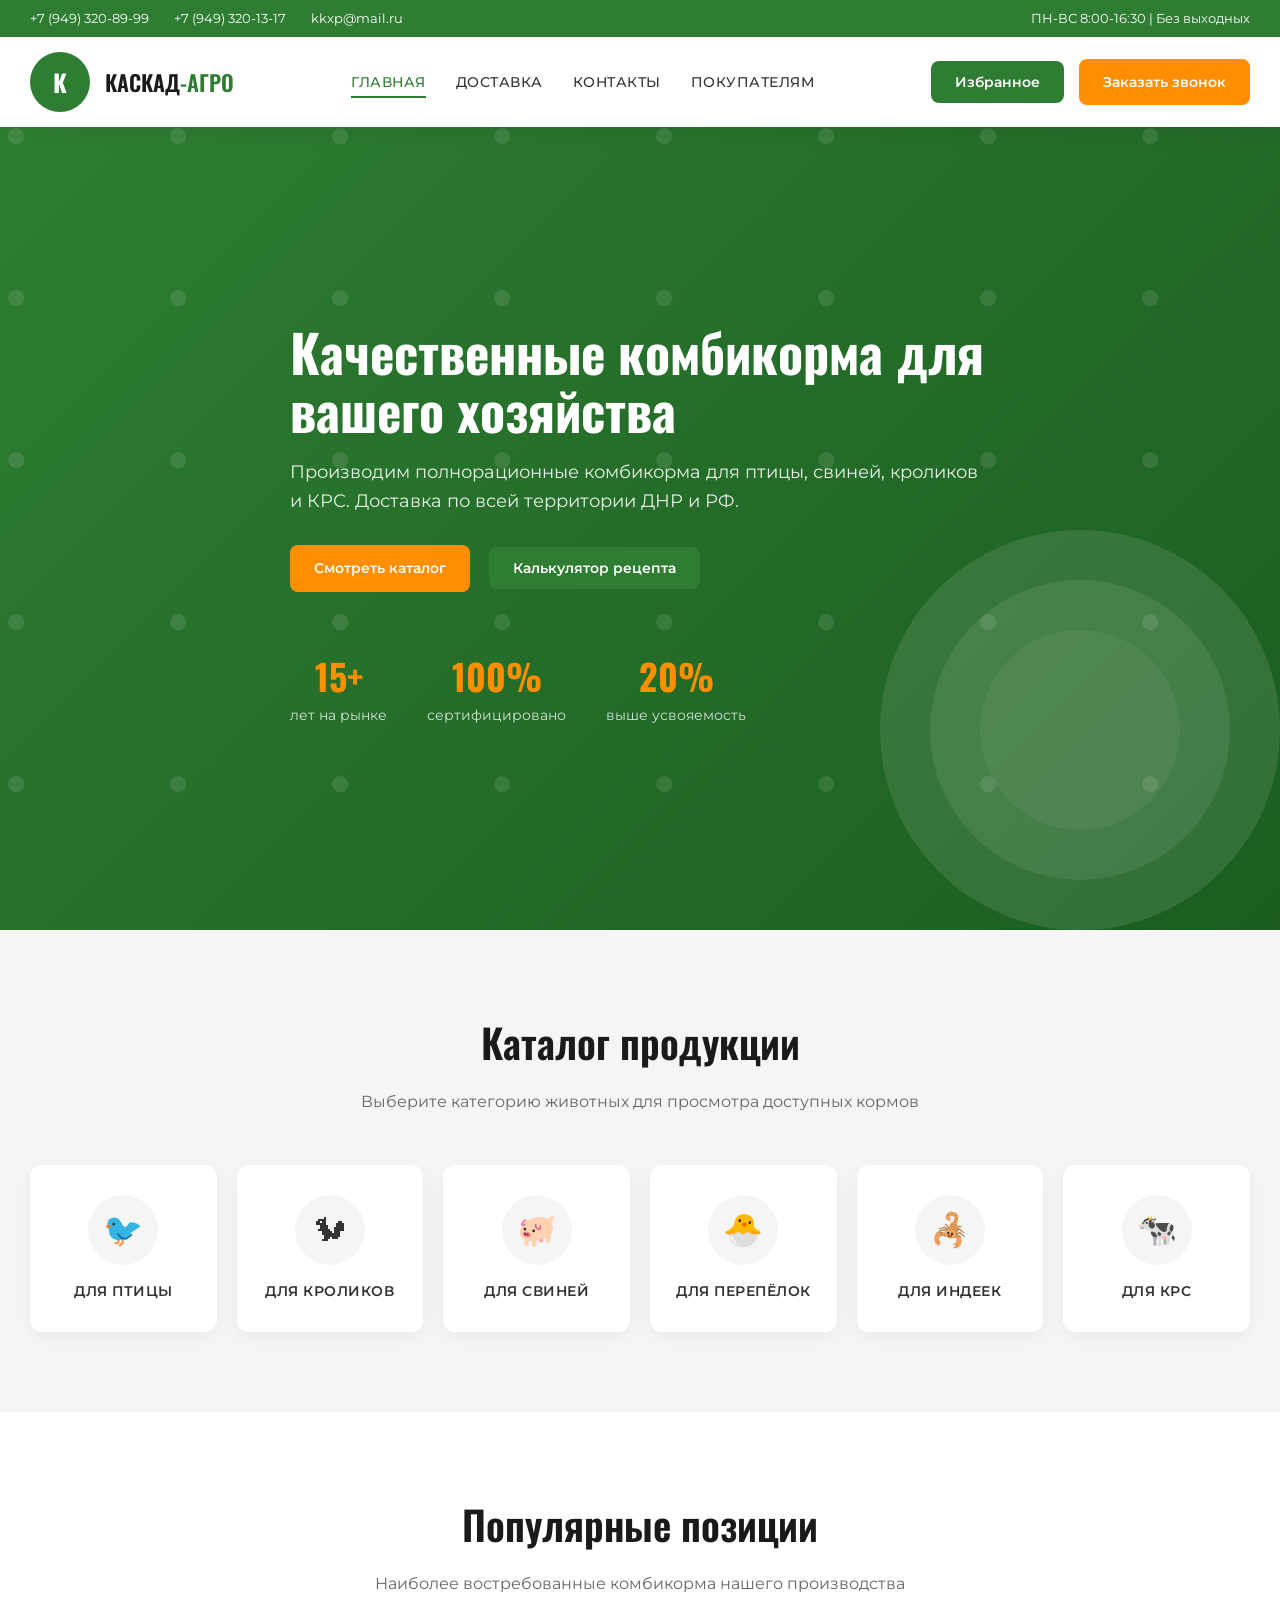
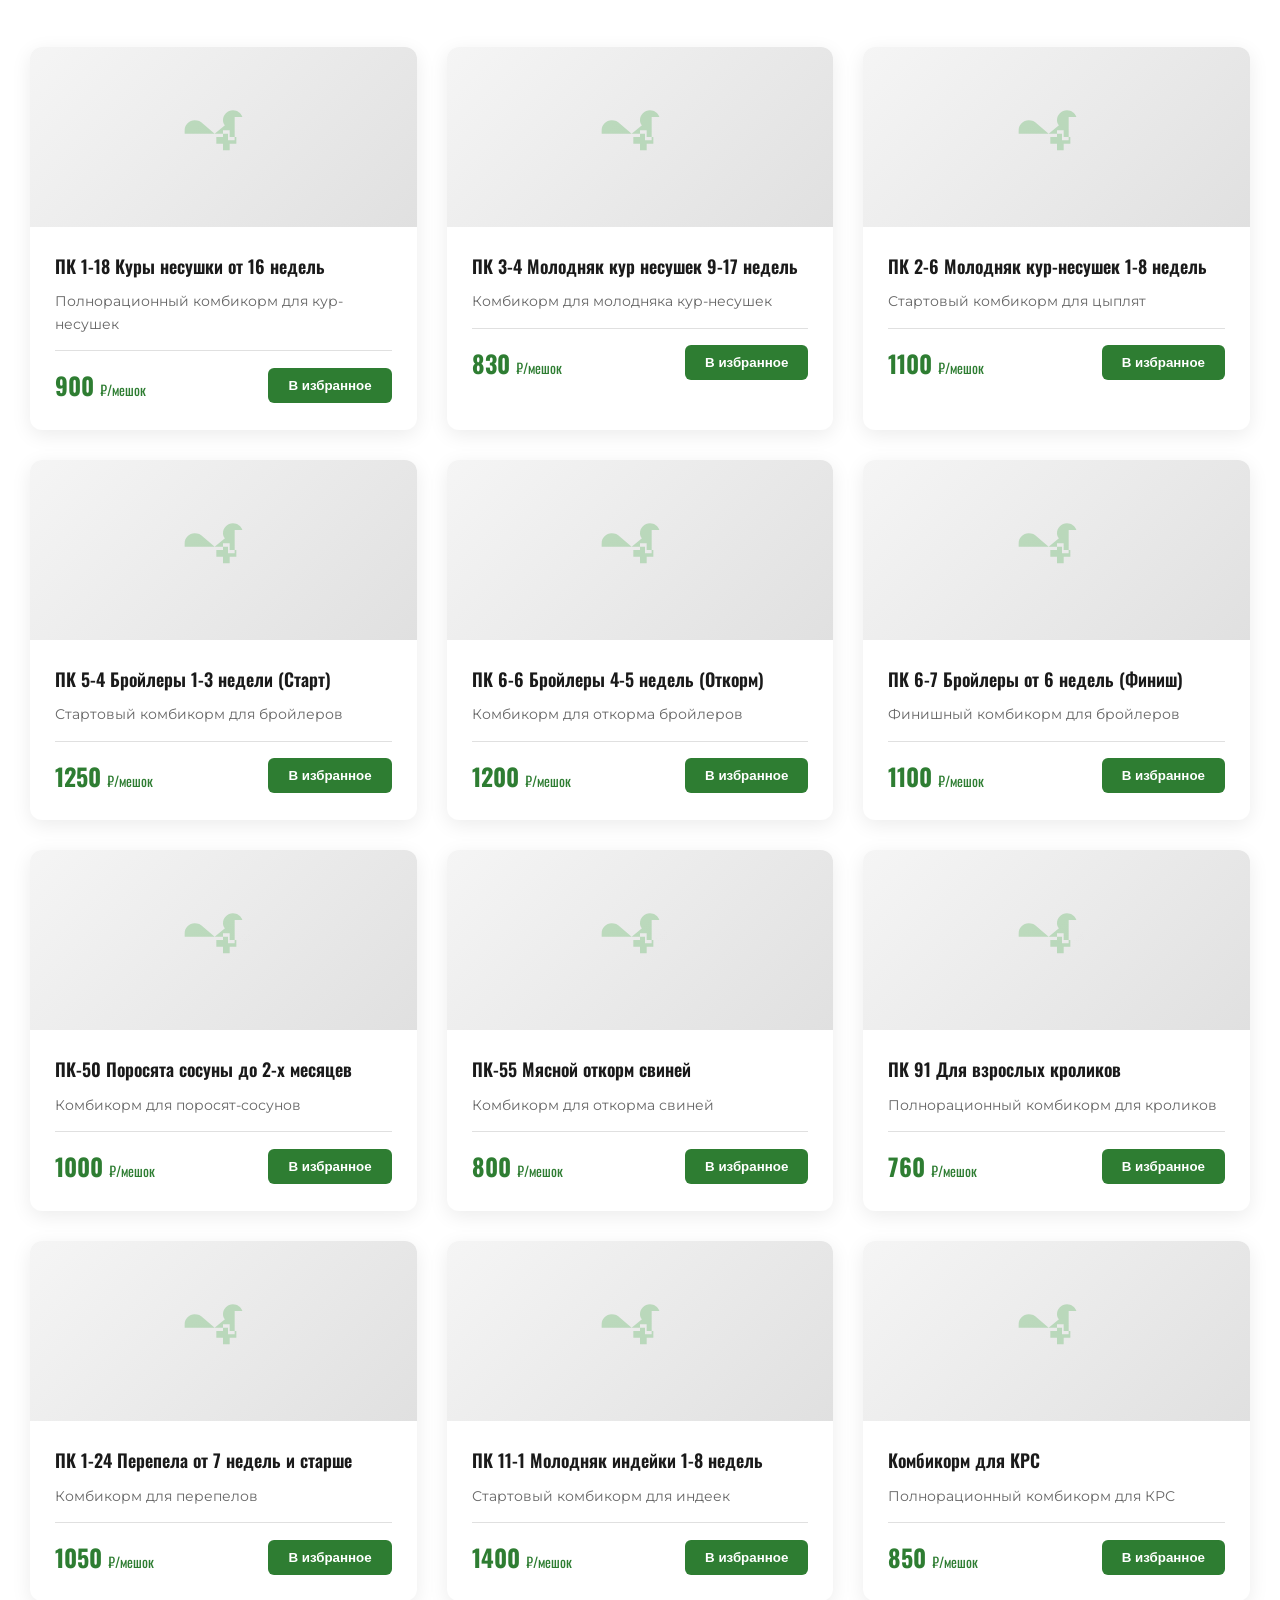
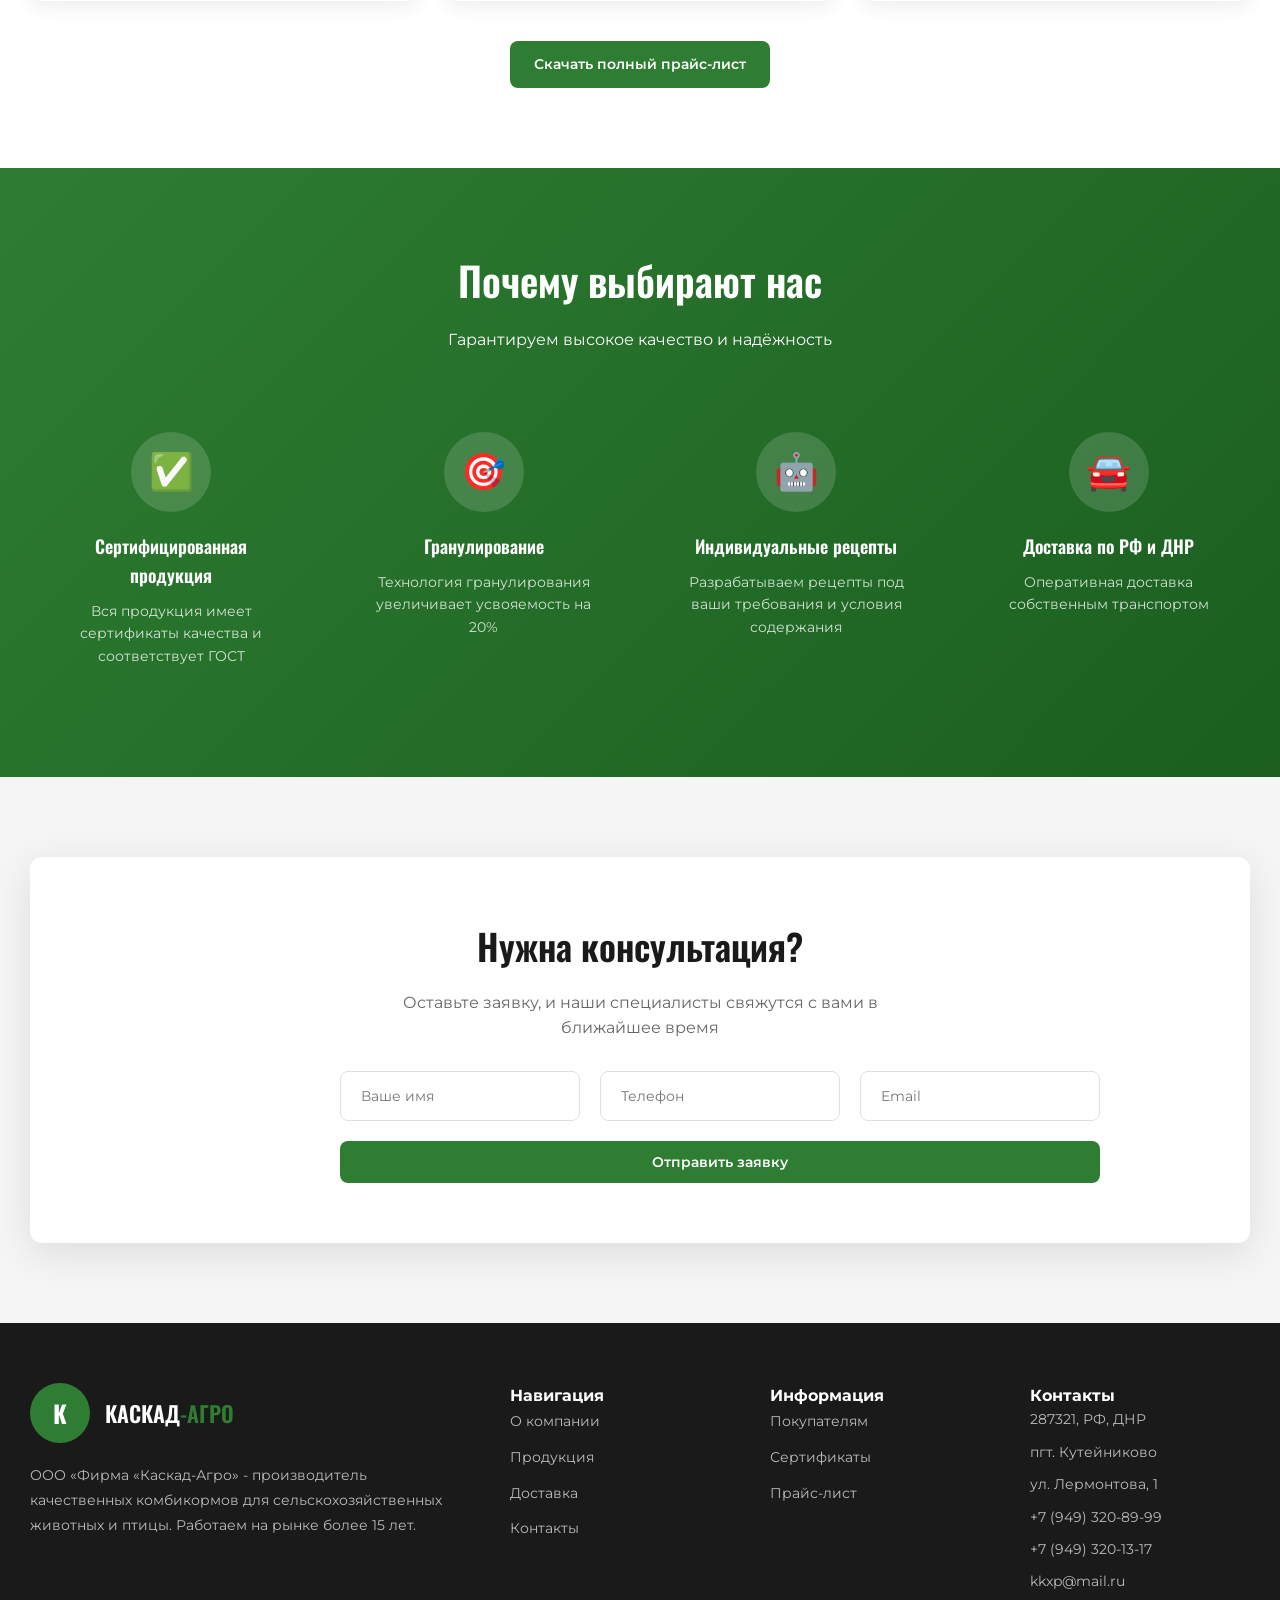
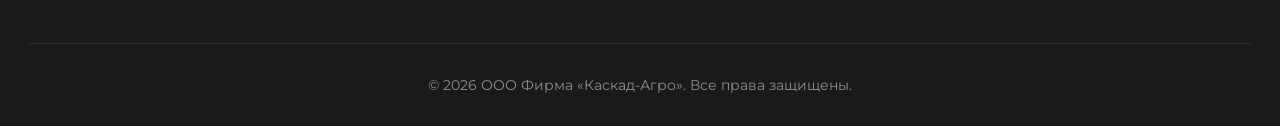
==== index.html @ 8bba2f5d "first commit" ====
<!DOCTYPE html>
<html lang="ru">
<head>
    <meta charset="UTF-8">
    <meta name="viewport" content="width=device-width, initial-scale=1.0">
    <title>Каскад-Агро - Производство комбикормов</title>
    <link href="https://fonts.googleapis.com/css2?family=Montserrat:wght@400;500;600;700&family=Oswald:wght@400;500;600;700&display=swap" rel="stylesheet">
    <link rel="stylesheet" href="style.css">
</head>
<body>
    <header>
        <div class="header-top">
            <div class="container">
                <div class="header-top-inner">
                    <div class="header-contacts">
                        <a href="tel:+79493208999">+7 (949) 320-89-99</a>
                        <a href="tel:+79493201317">+7 (949) 320-13-17</a>
                        <a href="mailto:kkxp@mail.ru">kkxp@mail.ru</a>
                    </div>
                    <p>ПН-ВС 8:00-16:30 | Без выходных</p>
                </div>
            </div>
        </div>
        <div class="header-main">
            <div class="container">
                <div class="header-main-inner">
                    <a href="#" class="logo">
                        <div class="logo-icon">К</div>
                        <div class="logo-text">КАСКАД<span>-АГРО</span></div>
                    </a>
                    <nav>
                        <a href="index.html" class="active">Главная</a>
                        <!-- <a href="index.html#products">Продукция</a> -->
                        <a href="delivery.html">Доставка</a>
                        <a href="contacts.html">Контакты</a>
                        <a href="partners.html">Покупателям</a>
                    </nav>
                    <div class="header-actions">
                        <button class="btn btn-primary" onclick="openSavedProducts()">Избранное</button>
                        <a href="#contacts" class="btn btn-secondary">Заказать звонок</a>
                    </div>
                </div>
            </div>
        </div>
    </header>

    <section class="hero">
        <div class="container">
            <div class="hero-content">
                <h1>Качественные комбикорма для вашего хозяйства</h1>
                <p>Производим полнорационные комбикорма для птицы, свиней, кроликов и КРС. Доставка по всей территории ДНР и РФ.</p>
                <a href="#products" class="btn btn-secondary">Смотреть каталог</a>
                <button type="button" class="btn btn-primary" id="calcBtn">Калькулятор рецепта</button>
                <div class="hero-stats">
                    <div class="stat-item">
                        <div class="number">15+</div>
                        <div class="label">лет на рынке</div>
                    </div>
                    <div class="stat-item">
                        <div class="number">100%</div>
                        <div class="label">сертифицировано</div>
                    </div>
                    <div class="stat-item">
                        <div class="number">20%</div>
                        <div class="label">выше усвояемость</div>
                    </div>
                </div>
            </div>
        </div>
        <div class="hero-image"></div>
    </section>

    <section class="categories" id="products">
        <div class="container">
            <div class="section-header">
                <h2>Каталог продукции</h2>
                <p>Выберите категорию животных для просмотра доступных кормов</p>
            </div>
            <div class="categories-grid">
                <a href="#" class="category-card" onclick="filterProducts('birds')">
                    <div class="category-icon">&#128038;</div>
                    <h3>Для птицы</h3>
                </a>
                <a href="#" class="category-card" onclick="filterProducts('rabbits')">
                    <div class="category-icon">&#128063;</div>
                    <h3>Для кроликов</h3>
                </a>
                <a href="#" class="category-card" onclick="filterProducts('pigs')">
                    <div class="category-icon">&#128022;</div>
                    <h3>Для свиней</h3>
                </a>
                <a href="#" class="category-card" onclick="filterProducts('quail')">
                    <div class="category-icon">&#128035;</div>
                    <h3>Для перепёлок</h3>
                </a>
                <a href="#" class="category-card" onclick="filterProducts('turkey')">
                    <div class="category-icon">&#129410;</div>
                    <h3>Для индеек</h3>
                </a>
                <a href="#" class="category-card" onclick="filterProducts('cattle')">
                    <div class="category-icon">&#128004;</div>
                    <h3>Для КРС</h3>
                </a>
            </div>
        </div>
    </section>

    <section class="products">
        <div class="container">
            <div class="section-header">
                <h2>Популярные позиции</h2>
                <p>Наиболее востребованные комбикорма нашего производства</p>
            </div>
            <div class="products-grid" id="productsGrid">
            </div>
            <div class="price-btn-wrapper">
                <a href="#" class="btn btn-primary" onclick="downloadPrice()">Скачать полный прайс-лист</a>
            </div>
        </div>
    </section>

    <section class="features" id="about">
        <div class="container">
            <div class="section-header">
                <h2>Почему выбирают нас</h2>
                <p>Гарантируем высокое качество и надёжность</p>
            </div>
            <div class="features-grid">
                <div class="feature-card">
                    <div class="feature-icon">&#9989;</div>
                    <h3>Сертифицированная продукция</h3>
                    <p>Вся продукция имеет сертификаты качества и соответствует ГОСТ</p>
                </div>
                <div class="feature-card">
                    <div class="feature-icon">&#127919;</div>
                    <h3>Гранулирование</h3>
                    <p>Технология гранулирования увеличивает усвояемость на 20%</p>
                </div>
                <div class="feature-card">
                    <div class="feature-icon">&#129302;</div>
                    <h3>Индивидуальные рецепты</h3>
                    <p>Разрабатываем рецепты под ваши требования и условия содержания</p>
                </div>
                <div class="feature-card">
                    <div class="feature-icon">&#128664;</div>
                    <h3>Доставка по РФ и ДНР</h3>
                    <p>Оперативная доставка собственным транспортом</p>
                </div>
            </div>
        </div>
    </section>

    <section class="cta" id="delivery">
        <div class="container">
            <div class="cta-box">
                <h2>Нужна консультация?</h2>
                <p>Оставьте заявку, и наши специалисты свяжутся с вами в ближайшее время</p>
                <form class="contact-form" onsubmit="submitForm(event)">
                    <input type="text" placeholder="Ваше имя" required>
                    <input type="tel" placeholder="Телефон" required>
                    <input type="email" placeholder="Email">
                    <button type="submit" class="btn btn-primary">Отправить заявку</button>
                </form>
            </div>
        </div>
    </section>

    <footer id="contacts">
        <div class="container">
            <div class="footer-grid">
                <div class="footer-about">
                    <a href="#" class="logo">
                        <div class="logo-icon">К</div>
                        <div class="logo-text">КАСКАД<span>-АГРО</span></div>
                    </a>
                    <p>ООО «Фирма «Каскад-Агро» - производитель качественных комбикормов для сельскохозяйственных животных и птицы. Работаем на рынке более 15 лет.</p>
                </div>
                <div class="footer-nav">
                    <h4>Навигация</h4>
                    <ul class="footer-links">
                        <li><a href="about.html">О компании</a></li>
                        <li><a href="index.html#products">Продукция</a></li>
                        <li><a href="delivery.html">Доставка</a></li>
                        <li><a href="contacts.html">Контакты</a></li>
                    </ul>
                </div>
                <div class="footer-info">
                    <h4>Информация</h4>
                    <ul class="footer-links">
                        <li><a href="partners.html">Покупателям</a></li>
                        <li><a href="#">Сертификаты</a></li>
                        <li><a href="#">Прайс-лист</a></li>
                    </ul>
                </div>
                <div class="footer-contact">
                    <h4>Контакты</h4>
                    <p>287321, РФ, ДНР</p>
                    <p>пгт. Кутейниково</p>
                    <p>ул. Лермонтова, 1</p>
                    <p>+7 (949) 320-89-99</p>
                    <p>+7 (949) 320-13-17</p>
                    <p>kkxp@mail.ru</p>
                </div>
            </div>
            <div class="footer-bottom">
                <p>&copy; 2026 ООО Фирма «Каскад-Агро». Все права защищены.</p>
            </div>
        </div>
    </footer>

    <div class="modal" id="savedModal">
        <div class="modal-content">
            <div class="modal-header">
                <h3>Избранные товары</h3>
                <button class="modal-close" onclick="closeModal()">&times;</button>
            </div>
            <div id="savedProductsList"></div>
            <button class="clear-btn" onclick="clearSavedProducts()">Очистить избранное</button>
        </div>
    </div>

    <div id="calculatorModal" style="display: none; position: fixed; top: 0; left: 0; right: 0; bottom: 0; background: rgba(0,0,0,0.5); z-index: 2000; align-items: center; justify-content: center;">
        <div style="background: white; padding: 30px; border-radius: 12px; max-width: 700px; width: 90%; max-height: 90vh; overflow-y: auto;">
            <div style="display: flex; justify-content: space-between; align-items: center; margin-bottom: 20px;">
                <h3 style="font-family: 'Oswald', sans-serif; font-size: 24px; margin: 0;">Онлайн-калькулятор рецепта</h3>
                <button onclick="document.getElementById('calculatorModal').style.display='none'" style="background: none; border: none; font-size: 24px; cursor: pointer;">&times;</button>
            </div>
            <p style="color: #666; margin-bottom: 25px;">Рассчитайте индивидуальный рецепт комбикорма для вашего хозяйства</p>
            <form id="recipeForm" onsubmit="submitRecipeForm(event)">
                <div style="display: grid; grid-template-columns: 1fr 1fr; gap: 20px; margin-bottom: 20px;">
                    <div>
                        <label style="display: block; font-weight: 600; margin-bottom: 8px;">Вид животного</label>
                        <select id="animalType" required style="width: 100%; padding: 14px 18px; border: 2px solid #e0e0e0; border-radius: 8px;">
                            <option value="">Выберите...</option>
                            <option value="poultry">Птица (куры, бройлеры)</option>
                            <option value="poultry_laying">Птица (несушки)</option>
                            <option value="pigs">Свиньи</option>
                            <option value="cattle">КРС</option>
                            <option value="rabbits">Кролики</option>
                            <option value="quail">Перепела</option>
                            <option value="turkey">Индейки</option>
                            <option value="fish">Рыба</option>
                        </select>
                    </div>
                    <div>
                        <label style="display: block; font-weight: 600; margin-bottom: 8px;">Порода / Направление</label>
                        <input type="text" id="breed" placeholder="Например: Бройлер Кобб-500" required style="width: 100%; padding: 14px 18px; border: 2px solid #e0e0e0; border-radius: 8px;">
                    </div>
                </div>
                <div style="display: grid; grid-template-columns: 1fr 1fr; gap: 20px; margin-bottom: 20px;">
                    <div>
                        <label style="display: block; font-weight: 600; margin-bottom: 8px;">Уровень продуктивности</label>
                        <select id="productivity" required style="width: 100%; padding: 14px 18px; border: 2px solid #e0e0e0; border-radius: 8px;">
                            <option value="">Выберите...</option>
                            <option value="high">Высокий</option>
                            <option value="medium">Средний</option>
                            <option value="low">Низкий</option>
                        </select>
                    </div>
                    <div>
                        <label style="display: block; font-weight: 600; margin-bottom: 8px;">Возраст / Период</label>
                        <select id="age" required style="width: 100%; padding: 14px 18px; border: 2px solid #e0e0e0; border-radius: 8px;">
                            <option value="">Выберите...</option>
                            <option value="starter">Стартер</option>
                            <option value="grower">Гровер</option>
                            <option value="finisher">Финишер</option>
                            <option value="maintenance">Поддерживающий</option>
                        </select>
                    </div>
                </div>
                <div style="display: grid; grid-template-columns: 1fr 1fr; gap: 20px; margin-bottom: 20px;">
                    <div>
                        <label style="display: block; font-weight: 600; margin-bottom: 8px;">Объём (тонн/месяц)</label>
                        <input type="number" id="volume" placeholder="Например: 50" min="1" required style="width: 100%; padding: 14px 18px; border: 2px solid #e0e0e0; border-radius: 8px;">
                    </div>
                    <div>
                        <label style="display: block; font-weight: 600; margin-bottom: 8px;">Регион доставки</label>
                        <input type="text" id="deliveryRegion" placeholder="Например: Ростовская обл." required style="width: 100%; padding: 14px 18px; border: 2px solid #e0e0e0; border-radius: 8px;">
                    </div>
                </div>
                <div style="margin-bottom: 20px;">
                    <label style="display: block; font-weight: 600; margin-bottom: 8px;">Особые требования</label>
                    <textarea id="specialRequirements" rows="3" placeholder="Укажите особые требования к составу..." style="width: 100%; padding: 14px 18px; border: 2px solid #e0e0e0; border-radius: 8px; resize: vertical;"></textarea>
                </div>
                <div style="display: grid; grid-template-columns: 1fr 1fr 1fr; gap: 20px; margin-bottom: 25px;">
                    <div>
                        <label style="display: block; font-weight: 600; margin-bottom: 8px;">Ваше имя</label>
                        <input type="text" id="contactName" placeholder="Имя" required style="width: 100%; padding: 14px 18px; border: 2px solid #e0e0e0; border-radius: 8px;">
                    </div>
                    <div>
                        <label style="display: block; font-weight: 600; margin-bottom: 8px;">Телефон</label>
                        <input type="tel" id="contactPhone" placeholder="+7 (___) ___-__-__" required style="width: 100%; padding: 14px 18px; border: 2px solid #e0e0e0; border-radius: 8px;">
                    </div>
                    <div>
                        <label style="display: block; font-weight: 600; margin-bottom: 8px;">Email</label>
                        <input type="email" id="contactEmail" placeholder="email@example.com" style="width: 100%; padding: 14px 18px; border: 2px solid #e0e0e0; border-radius: 8px;">
                    </div>
                </div>
                <button type="submit" style="width: 100%; padding: 15px 24px; background: #2E7D32; color: white; border: none; border-radius: 8px; font-weight: 600; cursor: pointer;">Отправить заявку на расчёт</button>
            </form>
        </div>
    </div>

    <div id="successModal" style="display: none; position: fixed; top: 0; left: 0; right: 0; bottom: 0; background: rgba(0,0,0,0.5); z-index: 2000; align-items: center; justify-content: center;">
        <div style="background: white; padding: 40px; border-radius: 12px; text-align: center; max-width: 450px;">
            <div style="width: 80px; height: 80px; background: #2E7D32; border-radius: 50%; display: flex; align-items: center; justify-content: center; margin: 0 auto 20px; font-size: 40px; color: white;">&#10004;</div>
            <h3 style="font-family: 'Oswald', sans-serif; font-size: 28px; margin-bottom: 15px;">Заявка отправлена!</h3>
            <p style="color: #666; margin-bottom: 25px;">Спасибо за обращение. Наши технологи свяжутся с вами в ближайшее время.</p>
            <button onclick="document.getElementById('successModal').style.display='none'; document.getElementById('calculatorModal').style.display='none'" style="padding: 15px 24px; background: #2E7D32; color: white; border: none; border-radius: 8px; font-weight: 600; cursor: pointer;">Закрыть</button>
        </div>
    </div>

    <script src="main.js"></script>
    <script>
        document.getElementById('calcBtn').addEventListener('click', function() {
            document.getElementById('calculatorModal').style.display = 'flex';
        });
        
        document.getElementById('calculatorModal').addEventListener('click', function(e) {
            if (e.target === this) {
                this.style.display = 'none';
            }
        });
        
        document.addEventListener('keydown', function(e) {
            if (e.key === 'Escape') {
                document.getElementById('calculatorModal').style.display = 'none';
                document.getElementById('successModal').style.display = 'none';
                closeModal();
            }
        });
    </script>
</body>
</html>
---- style.css ----
:root {
    --primary: #2E7D32;
    --primary-dark: #1B5E20;
    --primary-light: #4CAF50;
    --secondary: #FF8F00;
    --secondary-light: #FFB300;
    --dark: #1a1a1a;
    --light: #f5f5f5;
    --white: #fff;
    --gray: #e0e0e0;
    --text: #333;
    --text-light: #666;
    --shadow: 0 10px 40px rgba(0,0,0,0.1);
    --radius: 12px;
    --transition: all 0.3s ease;
}

* {
    margin: 0;
    padding: 0;
    box-sizing: border-box;
}

body {
    font-family: 'Montserrat', sans-serif;
    color: var(--text);
    background: var(--white);
    line-height: 1.6;
    overflow-x: hidden;
}

.container {
    max-width: 1400px;
    margin: 0 auto;
    padding: 0 30px;
}

/* Header */
header {
    position: fixed;
    top: 0;
    left: 0;
    right: 0;
    background: var(--white);
    box-shadow: 0 2px 20px rgba(0,0,0,0.08);
    z-index: 1000;
}

.header-top {
    background: var(--primary);
    padding: 8px 0;
    font-size: 13px;
    color: var(--white);
}

.header-top-inner {
    display: flex;
    justify-content: space-between;
    align-items: center;
}

.header-contacts {
    display: flex;
    gap: 25px;
}

.header-contacts a {
    color: var(--white);
    text-decoration: none;
    display: flex;
    align-items: center;
    gap: 8px;
    transition: var(--transition);
}

.header-contacts a:hover {
    color: var(--secondary-light);
}

.header-main {
    padding: 15px 0;
}

.header-main-inner {
    display: flex;
    align-items: center;
    justify-content: space-between;
}

.logo {
    display: flex;
    align-items: center;
    gap: 15px;
    text-decoration: none;
}

.logo-icon {
    width: 60px;
    height: 60px;
    background: var(--primary);
    border-radius: 50%;
    display: flex;
    align-items: center;
    justify-content: center;
    color: var(--white);
    font-family: 'Oswald', sans-serif;
    font-size: 24px;
    font-weight: 700;
}

.logo-text {
    font-family: 'Oswald', sans-serif;
    font-size: 22px;
    font-weight: 600;
    color: var(--dark);
    line-height: 1.2;
}

.logo-text span {
    color: var(--primary);
}

nav {
    display: flex;
    gap: 30px;
}

nav a {
    color: var(--text);
    text-decoration: none;
    font-weight: 500;
    font-size: 14px;
    text-transform: uppercase;
    letter-spacing: 0.5px;
    position: relative;
    padding: 5px 0;
}

nav a::after {
    content: '';
    position: absolute;
    bottom: 0;
    left: 0;
    width: 0;
    height: 2px;
    background: var(--primary);
    transition: var(--transition);
}

nav a:hover::after {
    width: 100%;
}

nav a.active {
    color: var(--primary);
}

nav a.active::after {
    width: 100%;
}

.header-actions {
    display: flex;
    gap: 15px;
    align-items: center;
}

.btn {
    padding: 12px 24px;
    border-radius: 8px;
    font-family: inherit;
    font-weight: 600;
    font-size: 14px;
    cursor: pointer;
    transition: var(--transition);
    text-decoration: none;
    display: inline-block;
    border: none;
}

.btn-primary {
    background: var(--primary);
    color: var(--white);
}

.btn-primary:hover {
    background: var(--primary-dark);
    transform: translateY(-2px);
}

.btn-secondary {
    background: var(--secondary);
    color: var(--white);
}

.btn-secondary:hover {
    background: var(--secondary-light);
    transform: translateY(-2px);
}

/* Hero */
.hero {
    min-height: 90vh;
    background: linear-gradient(135deg, var(--primary) 0%, var(--primary-dark) 100%);
    position: relative;
    display: flex;
    align-items: center;
    margin-top: 120px;
    overflow: hidden;
}

.hero::before {
    content: '';
    position: absolute;
    top: 0;
    left: 0;
    right: 0;
    bottom: 0;
    background: url('data:image/svg+xml,<svg xmlns="http://www.w3.org/2000/svg" viewBox="0 0 100 100"><defs><pattern id="grid" width="20" height="20" patternUnits="userSpaceOnUse"><circle cx="2" cy="2" r="1" fill="rgba(255,255,255,0.1)"/></pattern></defs><rect width="100" height="100" fill="url(%23grid)"/></svg>');
}

.hero-content {
    position: relative;
    z-index: 1;
    max-width: 700px;
}

.hero h1 {
    font-family: 'Oswald', sans-serif;
    font-size: 52px;
    font-weight: 700;
    color: var(--white);
    margin-bottom: 20px;
    line-height: 1.1;
}

.hero p {
    font-size: 18px;
    color: rgba(255,255,255,0.9);
    margin-bottom: 30px;
}

.hero .btn {
    margin-right: 15px;
    margin-bottom: 15px;
}

.hero-stats {
    display: flex;
    gap: 40px;
    margin-top: 40px;
}

.stat-item {
    text-align: center;
}

.stat-item .number {
    font-family: 'Oswald', sans-serif;
    font-size: 36px;
    font-weight: 700;
    color: var(--secondary);
}

.stat-item .label {
    font-size: 14px;
    color: rgba(255,255,255,0.8);
}

.hero-image {
    position: absolute;
    right: -50px;
    bottom: -50px;
    width: 500px;
    height: 500px;
    background: url('data:image/svg+xml,<svg xmlns="http://www.w3.org/2000/svg" viewBox="0 0 200 200"><circle cx="100" cy="100" r="80" fill="rgba(255,255,255,0.1)"/><circle cx="100" cy="100" r="60" fill="rgba(255,255,255,0.08)"/><circle cx="100" cy="100" r="40" fill="rgba(255,255,255,0.05)"/></svg>') center/contain no-repeat;
    animation: rotate 30s linear infinite;
}

@keyframes rotate {
    from { transform: rotate(0deg); }
    to { transform: rotate(360deg); }
}

/* Categories */
.categories {
    padding: 80px 0;
    background: var(--light);
}

.section-header {
    text-align: center;
    margin-bottom: 50px;
}

.section-header h2 {
    font-family: 'Oswald', sans-serif;
    font-size: 40px;
    font-weight: 600;
    color: var(--dark);
    margin-bottom: 15px;
}

.section-header p {
    color: var(--text-light);
    font-size: 16px;
    max-width: 600px;
    margin: 0 auto;
}

.categories-grid {
    display: grid;
    grid-template-columns: repeat(6, 1fr);
    gap: 20px;
}

.category-card {
    background: var(--white);
    padding: 30px 20px;
    border-radius: var(--radius);
    text-align: center;
    box-shadow: 0 5px 20px rgba(0,0,0,0.05);
    transition: var(--transition);
    cursor: pointer;
    text-decoration: none;
    color: inherit;
}

.category-card:hover {
    transform: translateY(-10px);
    box-shadow: var(--shadow);
}

.category-card.active {
    background: var(--primary);
    color: var(--white);
}

.category-card.active .category-icon {
    background: var(--white);
    color: var(--primary);
}

.category-icon {
    width: 70px;
    height: 70px;
    background: var(--light);
    border-radius: 50%;
    display: flex;
    align-items: center;
    justify-content: center;
    margin: 0 auto 15px;
    font-size: 32px;
    transition: var(--transition);
}

.category-card h3 {
    font-size: 14px;
    font-weight: 600;
    text-transform: uppercase;
    letter-spacing: 0.5px;
}

/* Products */
.products {
    padding: 80px 0;
    background: var(--white);
}

.products-grid {
    display: grid;
    grid-template-columns: repeat(3, 1fr);
    gap: 30px;
}

.product-card {
    background: var(--white);
    border-radius: var(--radius);
    overflow: hidden;
    box-shadow: 0 5px 20px rgba(0,0,0,0.08);
    transition: var(--transition);
}

.product-card:hover {
    transform: translateY(-10px);
    box-shadow: var(--shadow);
}

.product-image {
    height: 180px;
    background: linear-gradient(135deg, var(--light) 0%, var(--gray) 100%);
    display: flex;
    align-items: center;
    justify-content: center;
    position: relative;
    overflow: hidden;
}

.product-badge {
    position: absolute;
    top: 15px;
    left: 15px;
    background: var(--secondary);
    color: var(--white);
    padding: 5px 12px;
    border-radius: 20px;
    font-size: 12px;
    font-weight: 600;
}

.product-image svg {
    width: 100px;
    height: 100px;
    opacity: 0.3;
}

.product-info {
    padding: 25px;
}

.product-info h3 {
    font-family: 'Oswald', sans-serif;
    font-size: 18px;
    font-weight: 600;
    margin-bottom: 10px;
    color: var(--dark);
}

.product-info p {
    font-size: 14px;
    color: var(--text-light);
    margin-bottom: 15px;
}

.product-meta {
    display: flex;
    justify-content: space-between;
    align-items: center;
    padding-top: 15px;
    border-top: 1px solid var(--gray);
}

.product-price {
    font-family: 'Oswald', sans-serif;
    font-size: 24px;
    font-weight: 700;
    color: var(--primary);
}

.product-price span {
    font-size: 14px;
    font-weight: 400;
}

.product-btn {
    background: var(--primary);
    color: var(--white);
    border: none;
    padding: 10px 20px;
    border-radius: 6px;
    font-weight: 600;
    cursor: pointer;
    transition: var(--transition);
}

.product-btn:hover {
    background: var(--primary-dark);
}

/* Features */
.features {
    padding: 80px 0;
    background: linear-gradient(135deg, var(--primary) 0%, var(--primary-dark) 100%);
    position: relative;
}

.features .section-header h2,
.features .section-header p {
    color: var(--white);
}

.features-grid {
    display: grid;
    grid-template-columns: repeat(4, 1fr);
    gap: 30px;
}

.feature-card {
    text-align: center;
    padding: 30px;
}

.feature-icon {
    width: 80px;
    height: 80px;
    background: rgba(255,255,255,0.15);
    border-radius: 50%;
    display: flex;
    align-items: center;
    justify-content: center;
    margin: 0 auto 20px;
    font-size: 36px;
}

.feature-card h3 {
    font-family: 'Oswald', sans-serif;
    font-size: 18px;
    font-weight: 600;
    color: var(--white);
    margin-bottom: 10px;
}

.feature-card p {
    font-size: 14px;
    color: rgba(255,255,255,0.8);
}

/* CTA */
.cta {
    padding: 80px 0;
    background: var(--light);
}

/* Calculator */
.calculator {
    padding: 80px 0;
    background: var(--white);
}

.calculator-box {
    background: var(--light);
    border-radius: var(--radius);
    padding: 50px;
    box-shadow: var(--shadow);
}

.calculator-form {
    display: grid;
    gap: 25px;
}

.form-row {
    display: grid;
    grid-template-columns: repeat(2, 1fr);
    gap: 20px;
}

.form-row-three {
    display: grid;
    grid-template-columns: repeat(3, 1fr);
    gap: 20px;
}

.form-group {
    display: flex;
    flex-direction: column;
    gap: 8px;
}

.form-group.full {
    grid-column: span 2;
}

.form-group label {
    font-weight: 600;
    font-size: 14px;
    color: var(--dark);
}

.form-group input,
.form-group select,
.form-group textarea {
    padding: 14px 18px;
    border: 2px solid var(--gray);
    border-radius: 8px;
    font-family: inherit;
    font-size: 14px;
    transition: var(--transition);
    background: var(--white);
}

.form-group input:focus,
.form-group select:focus,
.form-group textarea:focus {
    outline: none;
    border-color: var(--primary);
}

.form-group textarea {
    resize: vertical;
    min-height: 100px;
}

.cta-box {
    background: var(--white);
    border-radius: var(--radius);
    padding: 60px;
    text-align: center;
    box-shadow: var(--shadow);
}

.cta-box h2 {
    font-family: 'Oswald', sans-serif;
    font-size: 36px;
    font-weight: 600;
    margin-bottom: 15px;
    color: var(--dark);
}

.cta-box p {
    font-size: 16px;
    color: var(--text-light);
    margin-bottom: 30px;
    max-width: 500px;
    margin-left: auto;
    margin-right: auto;
}

/* Contact Form */
.contact-form {
    display: grid;
    grid-template-columns: repeat(3, 1fr);
    gap: 20px;
    max-width: 600px;
    margin: 0 auto;
}

.contact-form input {
    padding: 15px 20px;
    border: 1px solid var(--gray);
    border-radius: 8px;
    font-family: inherit;
    font-size: 14px;
    transition: var(--transition);
}

.contact-form input:focus {
    outline: none;
    border-color: var(--primary);
}

.contact-form .btn {
    grid-column: span 3;
}

/* Footer */
footer {
    background: var(--dark);
    color: var(--white);
    padding: 60px 0 30px;
}

.footer-grid {
    display: grid;
    grid-template-columns: 2fr 1fr 1fr 1fr;
    gap: 40px;
    margin-bottom: 40px;
}

.footer-about .logo {
    margin-bottom: 20px;
}

.footer-about .logo-text {
    color: var(--white);
}

.footer-about p {
    color: rgba(255,255,255,0.7);
    font-size: 14px;
    line-height: 1.8;
}

.footer h4 {
    font-family: 'Oswald', sans-serif;
    font-size: 16px;
    font-weight: 600;
    margin-bottom: 20px;
    color: var(--white);
}

.footer-links {
    list-style: none;
}

.footer-links li {
    margin-bottom: 10px;
}

.footer-links a {
    color: rgba(255,255,255,0.7);
    text-decoration: none;
    font-size: 14px;
    transition: var(--transition);
}

.footer-links a:hover {
    color: var(--primary-light);
}

.footer-contact p {
    color: rgba(255,255,255,0.7);
    font-size: 14px;
    margin-bottom: 10px;
}

.footer-bottom {
    text-align: center;
    padding-top: 30px;
    border-top: 1px solid rgba(255,255,255,0.1);
    color: rgba(255,255,255,0.5);
    font-size: 14px;
}

/* Saved Products Modal */
.modal {
    display: none;
    position: fixed;
    top: 0;
    left: 0;
    right: 0;
    bottom: 0;
    background: rgba(0,0,0,0.5);
    z-index: 2000;
    align-items: center;
    justify-content: center;
}

.modal.active {
    display: flex;
}

.modal-content {
    background: var(--white);
    padding: 30px;
    border-radius: var(--radius);
    max-width: 500px;
    width: 90%;
    max-height: 80vh;
    overflow-y: auto;
}

.modal-large {
    max-width: 700px;
    max-height: 90vh;
}

.modal-body {
    max-height: calc(90vh - 120px);
    overflow-y: auto;
    padding-right: 10px;
}

.modal-subtitle {
    color: var(--text-light);
    margin-bottom: 25px;
    font-size: 15px;
}

.modal-success {
    text-align: center;
    padding: 40px;
    max-width: 450px;
}

.success-icon {
    width: 80px;
    height: 80px;
    background: var(--primary);
    border-radius: 50%;
    display: flex;
    align-items: center;
    justify-content: center;
    margin: 0 auto 20px;
    font-size: 40px;
    color: var(--white);
}

.modal-success h3 {
    font-family: 'Oswald', sans-serif;
    font-size: 28px;
    margin-bottom: 15px;
    color: var(--dark);
}

.modal-success p {
    color: var(--text-light);
    margin-bottom: 25px;
    font-size: 15px;
    line-height: 1.6;
}

.btn-full {
    width: 100%;
}

.modal-header {
    display: flex;
    justify-content: space-between;
    align-items: center;
    margin-bottom: 20px;
}

.modal-header h3 {
    font-family: 'Oswald', sans-serif;
    font-size: 24px;
}

.modal-close {
    background: none;
    border: none;
    font-size: 24px;
    cursor: pointer;
    color: var(--text-light);
}

.saved-item {
    padding: 15px;
    background: var(--light);
    border-radius: 8px;
    margin-bottom: 10px;
}

.saved-item h4 {
    font-size: 14px;
    margin-bottom: 5px;
}

.saved-item p {
    font-size: 12px;
    color: var(--text-light);
}

.clear-btn {
    background: var(--primary);
    color: var(--white);
    border: none;
    padding: 10px 20px;
    border-radius: 8px;
    cursor: pointer;
    font-size: 14px;
    margin-top: 10px;
}

/* Price Button */
.price-btn-wrapper {
    text-align: center;
    margin-top: 40px;
}

/* Responsive */
@media (max-width: 1200px) {
    .categories-grid {
        grid-template-columns: repeat(3, 1fr);
    }
    .products-grid {
        grid-template-columns: repeat(2, 1fr);
    }
    .features-grid {
        grid-template-columns: repeat(2, 1fr);
    }
}

@media (max-width: 992px) {
    .header-contacts {
        display: none;
    }
    nav {
        display: none;
    }
    .hero h1 {
        font-size: 36px;
    }
    .footer-grid {
        grid-template-columns: repeat(2, 1fr);
    }
    .contact-form {
        grid-template-columns: 1fr;
    }
    .contact-form .btn {
        grid-column: span 1;
    }
}

@media (max-width: 768px) {
    .container {
        padding: 0 20px;
    }
    .categories-grid {
        grid-template-columns: repeat(2, 1fr);
    }
    .products-grid {
        grid-template-columns: 1fr;
    }
    .features-grid {
        grid-template-columns: 1fr;
    }
    .hero-stats {
        flex-wrap: wrap;
        gap: 20px;
    }
    .footer-grid {
        grid-template-columns: 1fr;
    }
    .cta-box {
        padding: 30px;
    }
    .calculator-box {
        padding: 30px;
    }
    .form-row {
        grid-template-columns: 1fr;
    }
    .form-row-three {
        grid-template-columns: 1fr;
    }
    .form-group.full {
        grid-column: span 1;
    }
}
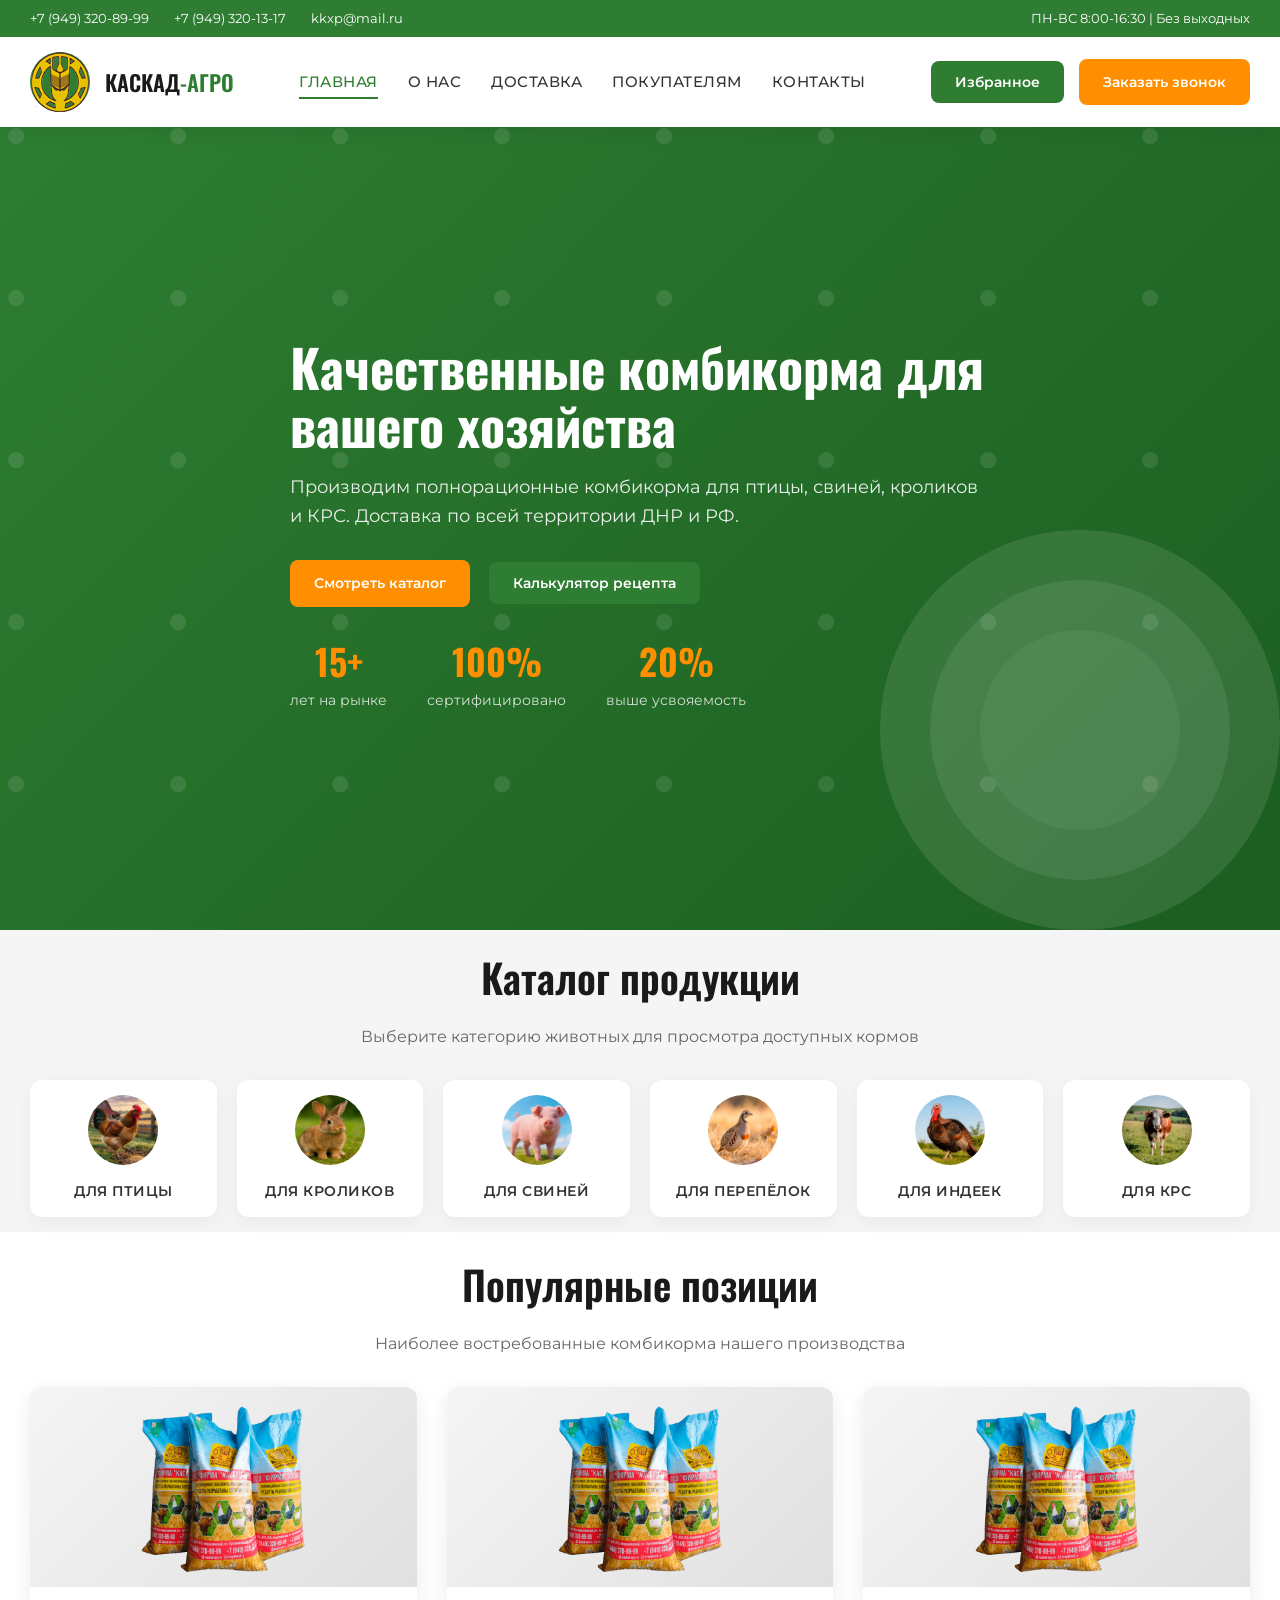
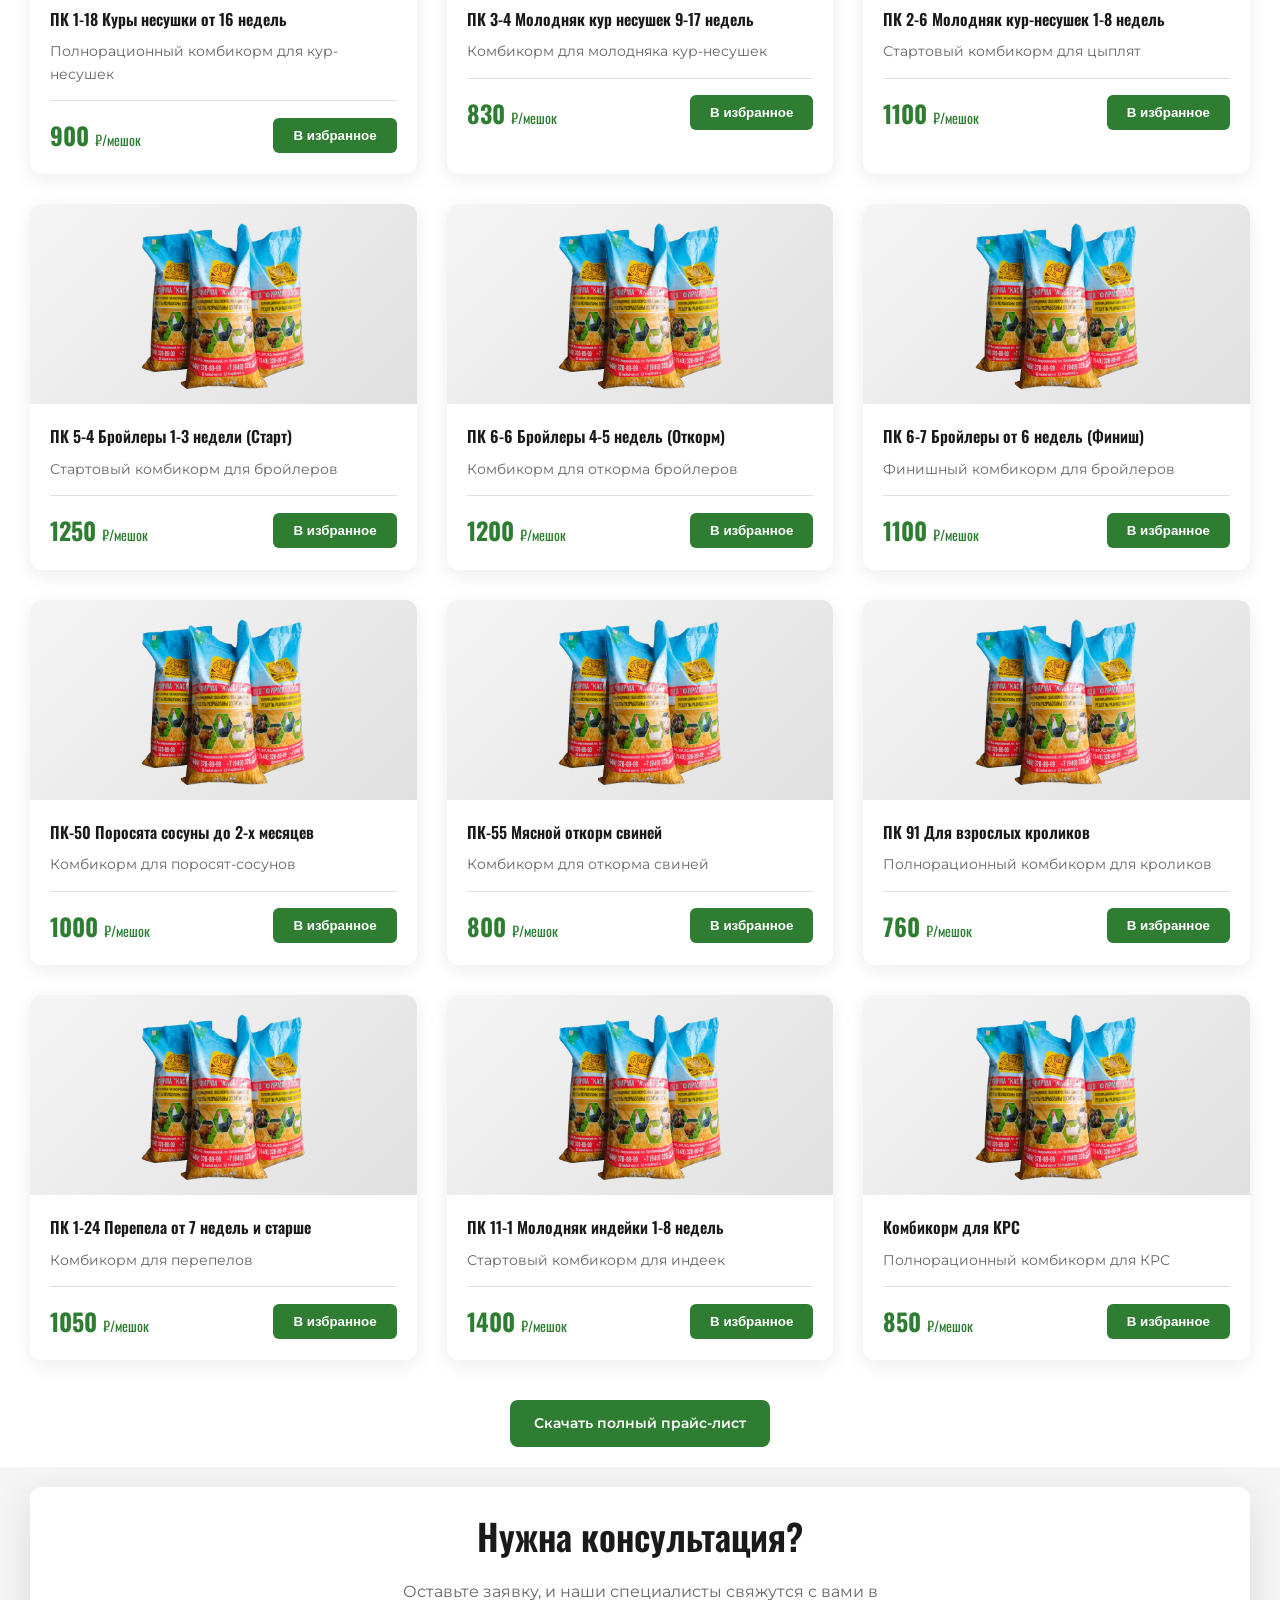
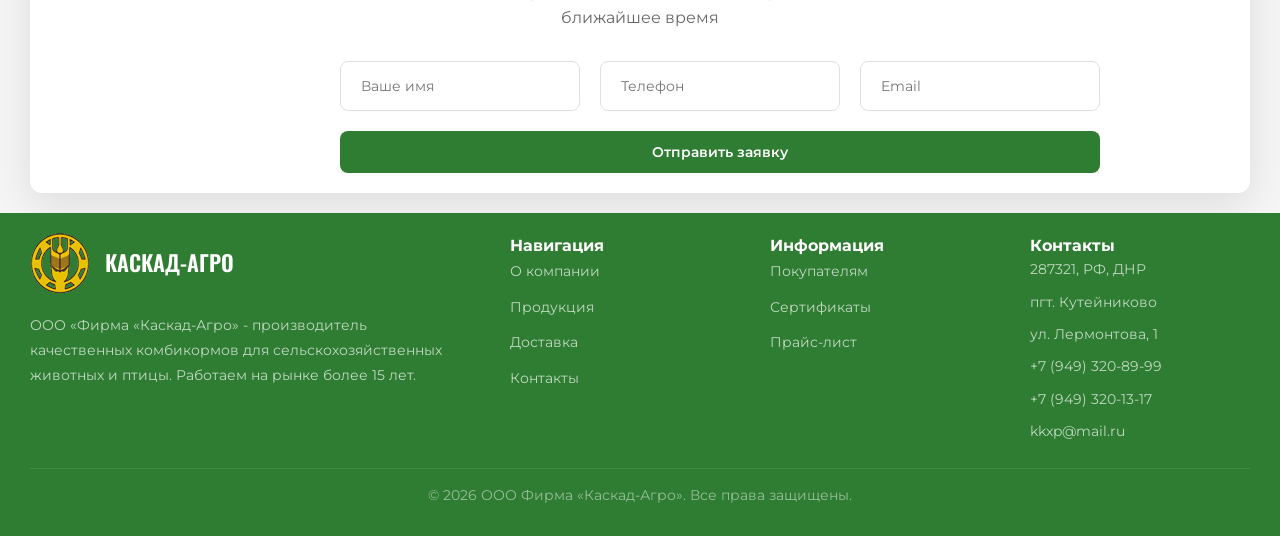
==== commit 3a3aa13d: "commit complete" ====
--- a/index.html
+++ b/index.html
@@ -5,7 +5,7 @@
     <meta name="viewport" content="width=device-width, initial-scale=1.0">
     <title>Каскад-Агро - Производство комбикормов</title>
     <link href="https://fonts.googleapis.com/css2?family=Montserrat:wght@400;500;600;700&family=Oswald:wght@400;500;600;700&display=swap" rel="stylesheet">
-    <link rel="stylesheet" href="style.css">
+    <link rel="stylesheet" href="css/style.css">
 </head>
 <body>
     <header>
@@ -24,20 +24,22 @@
         <div class="header-main">
             <div class="container">
                 <div class="header-main-inner">
-                    <a href="#" class="logo">
-                        <div class="logo-icon">К</div>
+                    <a href="index.html" class="logo">
+                        <div class="logo-icon">
+                            <img src="images/logo.png" alt="Каскад-Агро">
+                        </div>
                         <div class="logo-text">КАСКАД<span>-АГРО</span></div>
                     </a>
                     <nav>
                         <a href="index.html" class="active">Главная</a>
-                        <!-- <a href="index.html#products">Продукция</a> -->
+                        <a href="about.html">О нас</a>
                         <a href="delivery.html">Доставка</a>
+                        <a href="partners.html">Покупателям</a>
                         <a href="contacts.html">Контакты</a>
-                        <a href="partners.html">Покупателям</a>
                     </nav>
                     <div class="header-actions">
                         <button class="btn btn-primary" onclick="openSavedProducts()">Избранное</button>
-                        <a href="#contacts" class="btn btn-secondary">Заказать звонок</a>
+                        <a href="#delivery" class="btn btn-secondary">Заказать звонок</a>
                     </div>
                 </div>
             </div>
@@ -77,35 +79,47 @@
                 <p>Выберите категорию животных для просмотра доступных кормов</p>
             </div>
             <div class="categories-grid">
-                <a href="#" class="category-card" onclick="filterProducts('birds')">
-                    <div class="category-icon">&#128038;</div>
+                <a href="#popular" class="category-card" onclick="filterProducts('birds')">
+                     <div class="category-icon">
+                        <img src="images/birds.jpeg" alt="Птица" style="border-radius: 50%;">
+                     </div>
                     <h3>Для птицы</h3>
                 </a>
-                <a href="#" class="category-card" onclick="filterProducts('rabbits')">
-                    <div class="category-icon">&#128063;</div>
+                <a href="#popular" class="category-card" onclick="filterProducts('rabbits')">
+                    <div class="category-icon">
+                        <img src="images/rebbit.png" alt="Птица" style="border-radius: 50%;">
+                     </div>
                     <h3>Для кроликов</h3>
                 </a>
-                <a href="#" class="category-card" onclick="filterProducts('pigs')">
-                    <div class="category-icon">&#128022;</div>
+                <a href="#popular" class="category-card" onclick="filterProducts('pigs')">
+                    <div class="category-icon">
+                        <img src="images/pig.png" alt="Птица" style="border-radius: 50%;">
+                     </div>
                     <h3>Для свиней</h3>
                 </a>
-                <a href="#" class="category-card" onclick="filterProducts('quail')">
-                    <div class="category-icon">&#128035;</div>
+                <a href="#popular" class="category-card" onclick="filterProducts('quail')">
+                    <div class="category-icon">
+                        <img src="images/perepel.png" alt="Птица" style="border-radius: 50%;">
+                     </div>
                     <h3>Для перепёлок</h3>
                 </a>
-                <a href="#" class="category-card" onclick="filterProducts('turkey')">
-                    <div class="category-icon">&#129410;</div>
+                <a href="#popular" class="category-card" onclick="filterProducts('turkey')">
+                    <div class="category-icon">
+                        <img src="images/seedream.png" alt="Птица" style="border-radius: 50%;">
+                     </div>
                     <h3>Для индеек</h3>
                 </a>
-                <a href="#" class="category-card" onclick="filterProducts('cattle')">
-                    <div class="category-icon">&#128004;</div>
+                <a href="#popular" class="category-card" onclick="filterProducts('cattle')">
+                    <div class="category-icon">
+                        <img src="images/cow.png" alt="Птица" style="border-radius: 50%;">
+                     </div>
                     <h3>Для КРС</h3>
                 </a>
             </div>
         </div>
     </section>
 
-    <section class="products">
+    <section id="popular" class="products" >
         <div class="container">
             <div class="section-header">
                 <h2>Популярные позиции</h2>
@@ -115,37 +129,6 @@
             </div>
             <div class="price-btn-wrapper">
                 <a href="#" class="btn btn-primary" onclick="downloadPrice()">Скачать полный прайс-лист</a>
-            </div>
-        </div>
-    </section>
-
-    <section class="features" id="about">
-        <div class="container">
-            <div class="section-header">
-                <h2>Почему выбирают нас</h2>
-                <p>Гарантируем высокое качество и надёжность</p>
-            </div>
-            <div class="features-grid">
-                <div class="feature-card">
-                    <div class="feature-icon">&#9989;</div>
-                    <h3>Сертифицированная продукция</h3>
-                    <p>Вся продукция имеет сертификаты качества и соответствует ГОСТ</p>
-                </div>
-                <div class="feature-card">
-                    <div class="feature-icon">&#127919;</div>
-                    <h3>Гранулирование</h3>
-                    <p>Технология гранулирования увеличивает усвояемость на 20%</p>
-                </div>
-                <div class="feature-card">
-                    <div class="feature-icon">&#129302;</div>
-                    <h3>Индивидуальные рецепты</h3>
-                    <p>Разрабатываем рецепты под ваши требования и условия содержания</p>
-                </div>
-                <div class="feature-card">
-                    <div class="feature-icon">&#128664;</div>
-                    <h3>Доставка по РФ и ДНР</h3>
-                    <p>Оперативная доставка собственным транспортом</p>
-                </div>
             </div>
         </div>
     </section>
@@ -170,8 +153,10 @@
             <div class="footer-grid">
                 <div class="footer-about">
                     <a href="#" class="logo">
-                        <div class="logo-icon">К</div>
-                        <div class="logo-text">КАСКАД<span>-АГРО</span></div>
+                        <div class="logo-icon">
+                            <img src="images/logo.png" alt="Каскад-Агро">
+                        </div>
+                        <div class="logo-text">КАСКАД<span style="color: #fff;">-АГРО</span></div>
                     </a>
                     <p>ООО «Фирма «Каскад-Агро» - производитель качественных комбикормов для сельскохозяйственных животных и птицы. Работаем на рынке более 15 лет.</p>
                 </div>
--- a/css/style.css
+++ b/css/style.css
@@ -0,0 +1,946 @@
+:root {
+    --primary: #2E7D32;
+    --primary-dark: #1B5E20;
+    --primary-light: #4CAF50;
+    --secondary: #FF8F00;
+    --secondary-light: #FFB300;
+    --dark: #1a1a1a;
+    --light: #f5f5f5;
+    --white: #fff;
+    --gray: #e0e0e0;
+    --text: #333;
+    --text-light: #666;
+    --shadow: 0 10px 40px rgba(0,0,0,0.1);
+    --radius: 12px;
+    --transition: all 0.3s ease;
+}
+
+* {
+    margin: 0;
+    padding: 0;
+    box-sizing: border-box;
+}
+
+html {
+    scroll-behavior: smooth;
+    scroll-padding-top: 100px;
+}
+
+body {
+    font-family: 'Montserrat', sans-serif;
+    color: var(--text);
+    background: var(--white);
+    line-height: 1.6;
+    overflow-x: hidden;
+}
+
+.container {
+    max-width: 1400px;
+    margin: 0 auto;
+    padding: 0 30px;
+}
+
+/* Header */
+header {
+    position: fixed;
+    top: 0;
+    left: 0;
+    right: 0;
+    background: var(--white);
+    box-shadow: 0 2px 20px rgba(0,0,0,0.08);
+    z-index: 1000;
+}
+
+.header-top {
+    background: var(--primary);
+    padding: 8px 0;
+    font-size: 13px;
+    color: var(--white);
+}
+
+.header-top-inner {
+    display: flex;
+    justify-content: space-between;
+    align-items: center;
+}
+
+.header-contacts {
+    display: flex;
+    gap: 25px;
+}
+
+.header-contacts a {
+    color: var(--white);
+    text-decoration: none;
+    display: flex;
+    align-items: center;
+    gap: 8px;
+    transition: var(--transition);
+}
+
+.header-contacts a:hover {
+    color: var(--secondary-light);
+}
+
+.header-main {
+    padding: 15px 0;
+}
+
+.header-main-inner {
+    display: flex;
+    align-items: center;
+    justify-content: space-between;
+}
+
+.logo {
+    display: flex;
+    align-items: center;
+    gap: 15px;
+    text-decoration: none;
+}
+
+.logo-icon {
+    width: 60px;
+    height: 60px;
+    background: var(--primary);
+    border-radius: 50%;
+    display: flex;
+    align-items: center;
+    justify-content: center;
+    color: var(--white);
+    font-family: 'Oswald', sans-serif;
+    font-size: 24px;
+    font-weight: 700;
+}
+
+img{
+    width: 100%;
+    max-height: 100%;
+}
+
+.logo-text {
+    font-family: 'Oswald', sans-serif;
+    font-size: 22px;
+    font-weight: 600;
+    color: var(--dark);
+    line-height: 1.2;
+}
+
+.logo-text span {
+    color: var(--primary);
+}
+
+nav {
+    display: flex;
+    gap: 30px;
+}
+
+nav a {
+    color: var(--text);
+    text-decoration: none;
+    font-weight: 500;
+    font-size: 15px;
+    text-transform: uppercase;
+    letter-spacing: 0.5px;
+    position: relative;
+    padding: 5px 0;
+}
+
+nav a::after {
+    content: '';
+    position: absolute;
+    bottom: 0;
+    left: 0;
+    width: 0;
+    height: 2px;
+    background: var(--primary);
+    transition: var(--transition);
+}
+
+nav a:hover::after {
+    width: 100%;
+}
+
+nav a.active {
+    color: var(--primary);
+}
+
+nav a.active::after {
+    width: 100%;
+}
+
+.header-actions {
+    display: flex;
+    gap: 15px;
+    align-items: center;
+}
+
+.btn {
+    padding: 12px 24px;
+    border-radius: 8px;
+    font-family: inherit;
+    font-weight: 600;
+    font-size: 14px;
+    cursor: pointer;
+    transition: var(--transition);
+    text-decoration: none;
+    display: inline-block;
+    border: none;
+}
+
+.btn-primary {
+    background: var(--primary);
+    color: var(--white);
+}
+
+.btn-primary:hover {
+    background: var(--primary-dark);
+    transform: translateY(-2px);
+}
+
+.btn-secondary {
+    background: var(--secondary);
+    color: var(--white);
+}
+
+.btn-secondary:hover {
+    background: var(--secondary-light);
+    transform: translateY(-2px);
+}
+
+/* Hero */
+.hero {
+    min-height: 90vh;
+    background: linear-gradient(135deg, var(--primary) 0%, var(--primary-dark) 100%);
+    position: relative;
+    display: flex;
+    align-items: center;
+    margin-top: 120px;
+    overflow: hidden;
+}
+
+.hero::before {
+    content: '';
+    position: absolute;
+    top: 0;
+    left: 0;
+    right: 0;
+    bottom: 0;
+    background: url('data:image/svg+xml,<svg xmlns="http://www.w3.org/2000/svg" viewBox="0 0 100 100"><defs><pattern id="grid" width="20" height="20" patternUnits="userSpaceOnUse"><circle cx="2" cy="2" r="1" fill="rgba(255,255,255,0.1)"/></pattern></defs><rect width="100" height="100" fill="url(%23grid)"/></svg>');
+}
+
+.hero-content {
+    position: relative;
+    z-index: 1;
+    max-width: 700px;
+}
+
+.hero h1 {
+    font-family: 'Oswald', sans-serif;
+    font-size: 52px;
+    font-weight: 700;
+    color: var(--white);
+    margin-bottom: 20px;
+    line-height: 1.1;
+}
+
+.hero p {
+    font-size: 18px;
+    color: rgba(255,255,255,0.9);
+    margin-bottom: 30px;
+}
+
+.hero .btn {
+    margin-right: 15px;
+    margin-bottom: 15px;
+}
+
+.hero-stats {
+    display: flex;
+    gap: 40px;
+    margin-top: 10px;
+}
+
+.stat-item {
+    text-align: center;
+}
+
+.stat-item .number {
+    font-family: 'Oswald', sans-serif;
+    font-size: 36px;
+    font-weight: 700;
+    color: var(--secondary);
+}
+
+.stat-item .label {
+    font-size: 14px;
+    color: rgba(255,255,255,0.8);
+}
+
+.hero-image {
+    position: absolute;
+    right: -50px;
+    bottom: -50px;
+    width: 500px;
+    height: 500px;
+    background: url('data:image/svg+xml,<svg xmlns="http://www.w3.org/2000/svg" viewBox="0 0 200 200"><circle cx="100" cy="100" r="80" fill="rgba(255,255,255,0.1)"/><circle cx="100" cy="100" r="60" fill="rgba(255,255,255,0.08)"/><circle cx="100" cy="100" r="40" fill="rgba(255,255,255,0.05)"/></svg>') center/contain no-repeat;
+    animation: rotate 30s linear infinite;
+}
+
+@keyframes rotate {
+    from { transform: rotate(0deg); }
+    to { transform: rotate(360deg); }
+}
+
+/* Categories */
+.categories {
+    padding: 15px 0;
+    background: var(--light);
+}
+
+.section-header {
+    text-align: center;
+    margin-bottom: 30px;
+}
+
+.section-header h2 {
+    font-family: 'Oswald', sans-serif;
+    font-size: 40px;
+    font-weight: 600;
+    color: var(--dark);
+    margin-bottom: 15px;
+}
+
+.section-header p {
+    color: var(--text-light);
+    font-size: 16px;
+    max-width: 600px;
+    margin: 0 auto;
+}
+
+.categories-grid {
+    display: grid;
+    grid-template-columns: repeat(6, 1fr);
+    gap: 20px;
+}
+
+.category-card {
+    background: var(--white);
+    padding: 15px 15px;
+    border-radius: var(--radius);
+    text-align: center;
+    box-shadow: 0 5px 20px rgba(0,0,0,0.05);
+    transition: var(--transition);
+    cursor: pointer;
+    text-decoration: none;
+    color: inherit;
+}
+
+.category-card:hover {
+    transform: translateY(-10px);
+    box-shadow: var(--shadow);
+}
+
+.category-card.active {
+    background: var(--primary);
+    color: var(--white);
+}
+
+.category-card.active .category-icon {
+    background: var(--white);
+    color: var(--primary);
+}
+
+.category-icon {
+    width: 70px;
+    height: 70px;
+    background: var(--light);
+    border-radius: 50%;
+    display: flex;
+    align-items: center;
+    justify-content: center;
+    margin: 0 auto 15px;
+    font-size: 32px;
+    transition: var(--transition);
+}
+
+.category-card h3 {
+    font-size: 14px;
+    font-weight: 600;
+    text-transform: uppercase;
+    letter-spacing: 0.5px;
+}
+
+/* Products */
+.products {
+    padding: 20px 0;
+    background: var(--white);
+}
+
+.products-grid {
+    display: grid;
+    grid-template-columns: repeat(3, 1fr);
+    gap: 30px;
+}
+
+.product-card {
+    background: var(--white);
+    border-radius: var(--radius);
+    overflow: hidden;
+    box-shadow: 0 5px 20px rgba(0,0,0,0.08);
+    transition: var(--transition);
+    display: flex;
+    flex-direction: column;
+    max-height: 420px;
+}
+
+.product-card:hover {
+    transform: translateY(-10px);
+    box-shadow: var(--shadow);
+}
+
+.product-image {
+    height: 200px;
+    background: linear-gradient(135deg, var(--light) 0%, var(--gray) 100%);
+    display: flex;
+    align-items: center;
+    justify-content: center;
+    position: relative;
+    overflow: hidden;
+    padding: 15px;
+}
+
+.product-image img {
+    max-width: 100%;
+    max-height: 100%;
+    object-fit: contain;
+}
+
+.product-badge {
+    position: absolute;
+    top: 15px;
+    left: 15px;
+    background: var(--secondary);
+    color: var(--white);
+    padding: 5px 12px;
+    border-radius: 20px;
+    font-size: 12px;
+    font-weight: 600;
+}
+
+.product-image svg {
+    width: 100px;
+    height: 100px;
+    opacity: 0.3;
+}
+
+.product-info {
+    padding: 20px;
+    flex-shrink: 0;
+    overflow: hidden;
+}
+
+.product-info h3 {
+    font-family: 'Oswald', sans-serif;
+    font-size: 16px;
+    font-weight: 600;
+    margin-bottom: 8px;
+    color: var(--dark);
+    display: -webkit-box;
+    -webkit-line-clamp: 2;
+    -webkit-box-orient: vertical;
+    overflow: hidden;
+}
+
+.product-info p {
+    font-size: 14px;
+    color: var(--text-light);
+    margin-bottom: 15px;
+}
+
+.product-meta {
+    display: flex;
+    justify-content: space-between;
+    align-items: center;
+    padding-top: 15px;
+    border-top: 1px solid var(--gray);
+}
+
+.product-price {
+    font-family: 'Oswald', sans-serif;
+    font-size: 24px;
+    font-weight: 700;
+    color: var(--primary);
+}
+
+.product-price span {
+    font-size: 14px;
+    font-weight: 400;
+}
+
+.product-btn {
+    background: var(--primary);
+    color: var(--white);
+    border: none;
+    padding: 10px 20px;
+    border-radius: 6px;
+    font-weight: 600;
+    cursor: pointer;
+    transition: var(--transition);
+}
+
+.product-btn:hover {
+    background: var(--primary-dark);
+}
+
+/* Features */
+.features {
+    padding: 20px 0;
+    background: linear-gradient(135deg, var(--primary) 0%, var(--primary-dark) 100%);
+    position: relative;
+}
+
+.features .section-header h2,
+.features .section-header p {
+    color: var(--white);
+}
+
+.features-grid {
+    display: grid;
+    grid-template-columns: repeat(4, 1fr);
+    gap: 30px;
+}
+
+.feature-card {
+    text-align: center;
+    padding: 10px;
+}
+
+.feature-icon {
+    width: 80px;
+    height: 80px;
+    background: rgba(255,255,255,0.15);
+    border-radius: 50%;
+    display: flex;
+    align-items: center;
+    justify-content: center;
+    margin: 0 auto 20px;
+    font-size: 36px;
+}
+
+.feature-card h3 {
+    font-family: 'Oswald', sans-serif;
+    font-size: 18px;
+    font-weight: 600;
+    color: var(--white);
+    margin-bottom: 10px;
+}
+
+.feature-card p {
+    font-size: 14px;
+    color: rgba(255,255,255,0.8);
+}
+
+/* CTA */
+.cta {
+    padding: 20px 0;
+    background: var(--light);
+}
+
+/* Calculator */
+.calculator {
+    padding: 80px 0;
+    background: var(--white);
+}
+
+.calculator-box {
+    background: var(--light);
+    border-radius: var(--radius);
+    padding: 50px;
+    box-shadow: var(--shadow);
+}
+
+.calculator-form {
+    display: grid;
+    gap: 25px;
+}
+
+.form-row {
+    display: grid;
+    grid-template-columns: repeat(2, 1fr);
+    gap: 20px;
+}
+
+.form-row-three {
+    display: grid;
+    grid-template-columns: repeat(3, 1fr);
+    gap: 20px;
+}
+
+.form-group {
+    display: flex;
+    flex-direction: column;
+    gap: 8px;
+}
+
+.form-group.full {
+    grid-column: span 2;
+}
+
+.form-group label {
+    font-weight: 600;
+    font-size: 14px;
+    color: var(--dark);
+}
+
+.form-group input,
+.form-group select,
+.form-group textarea {
+    padding: 14px 18px;
+    border: 2px solid var(--gray);
+    border-radius: 8px;
+    font-family: inherit;
+    font-size: 14px;
+    transition: var(--transition);
+    background: var(--white);
+}
+
+.form-group input:focus,
+.form-group select:focus,
+.form-group textarea:focus {
+    outline: none;
+    border-color: var(--primary);
+}
+
+.form-group textarea {
+    resize: vertical;
+    min-height: 100px;
+}
+
+.cta-box {
+    background: var(--white);
+    border-radius: var(--radius);
+    padding: 20px;
+    text-align: center;
+    box-shadow: var(--shadow);
+}
+
+.cta-box h2 {
+    font-family: 'Oswald', sans-serif;
+    font-size: 36px;
+    font-weight: 600;
+    margin-bottom: 15px;
+    color: var(--dark);
+}
+
+.cta-box p {
+    font-size: 16px;
+    color: var(--text-light);
+    margin-bottom: 30px;
+    max-width: 500px;
+    margin-left: auto;
+    margin-right: auto;
+}
+
+/* Contact Form */
+.contact-form {
+    display: grid;
+    grid-template-columns: repeat(3, 1fr);
+    gap: 20px;
+    max-width: 600px;
+    margin: 0 auto;
+}
+
+.contact-form input {
+    padding: 15px 20px;
+    border: 1px solid var(--gray);
+    border-radius: 8px;
+    font-family: inherit;
+    font-size: 14px;
+    transition: var(--transition);
+}
+
+.contact-form input:focus {
+    outline: none;
+    border-color: var(--primary);
+}
+
+.contact-form .btn {
+    grid-column: span 3;
+}
+
+/* Footer */
+footer {
+    background: var(--primary);
+    color: var(--white);
+    padding: 20px 0 30px;
+}
+
+.footer-grid {
+    display: grid;
+    grid-template-columns: 2fr 1fr 1fr 1fr;
+    gap: 40px;
+    margin-bottom: 15px;
+}
+
+.footer-about .logo {
+    margin-bottom: 20px;
+}
+
+.footer-about .logo-text {
+    color: var(--white);
+}
+
+.footer-about p {
+    color: rgba(255,255,255,0.7);
+    font-size: 14px;
+    line-height: 1.8;
+}
+
+.footer h4 {
+    font-family: 'Oswald', sans-serif;
+    font-size: 16px;
+    font-weight: 600;
+    margin-bottom: 20px;
+    color: var(--white);
+}
+
+.footer-links {
+    list-style: none;
+}
+
+.footer-links li {
+    margin-bottom: 10px;
+}
+
+.footer-links a {
+    color: rgba(255,255,255,0.7);
+    text-decoration: none;
+    font-size: 14px;
+    transition: var(--transition);
+}
+
+.footer-links a:hover {
+    color: var(--primary-light);
+}
+
+.footer-contact p {
+    color: rgba(255,255,255,0.7);
+    font-size: 14px;
+    margin-bottom: 10px;
+}
+
+.footer-bottom {
+    text-align: center;
+    padding-top: 15px;
+    border-top: 1px solid rgba(255,255,255,0.1);
+    color: rgba(255,255,255,0.5);
+    font-size: 14px;
+}
+
+/* Saved Products Modal */
+.modal {
+    display: none;
+    position: fixed;
+    top: 0;
+    left: 0;
+    right: 0;
+    bottom: 0;
+    background: rgba(0,0,0,0.5);
+    z-index: 2000;
+    align-items: center;
+    justify-content: center;
+}
+
+.modal.active {
+    display: flex;
+}
+
+.modal-content {
+    background: var(--white);
+    padding: 30px;
+    border-radius: var(--radius);
+    max-width: 500px;
+    width: 90%;
+    max-height: 80vh;
+    overflow-y: auto;
+}
+
+.modal-large {
+    max-width: 700px;
+    max-height: 90vh;
+}
+
+.modal-body {
+    max-height: calc(90vh - 120px);
+    overflow-y: auto;
+    padding-right: 10px;
+}
+
+.modal-subtitle {
+    color: var(--text-light);
+    margin-bottom: 25px;
+    font-size: 15px;
+}
+
+.modal-success {
+    text-align: center;
+    padding: 40px;
+    max-width: 450px;
+}
+
+.success-icon {
+    width: 80px;
+    height: 80px;
+    background: var(--primary);
+    border-radius: 50%;
+    display: flex;
+    align-items: center;
+    justify-content: center;
+    margin: 0 auto 20px;
+    font-size: 40px;
+    color: var(--white);
+}
+
+.modal-success h3 {
+    font-family: 'Oswald', sans-serif;
+    font-size: 28px;
+    margin-bottom: 15px;
+    color: var(--dark);
+}
+
+.modal-success p {
+    color: var(--text-light);
+    margin-bottom: 25px;
+    font-size: 15px;
+    line-height: 1.6;
+}
+
+.btn-full {
+    width: 100%;
+}
+
+.modal-header {
+    display: flex;
+    justify-content: space-between;
+    align-items: center;
+    margin-bottom: 20px;
+}
+
+.modal-header h3 {
+    font-family: 'Oswald', sans-serif;
+    font-size: 24px;
+}
+
+.modal-close {
+    background: none;
+    border: none;
+    font-size: 24px;
+    cursor: pointer;
+    color: var(--text-light);
+}
+
+.saved-item {
+    padding: 15px;
+    background: var(--light);
+    border-radius: 8px;
+    margin-bottom: 10px;
+}
+
+.saved-item h4 {
+    font-size: 14px;
+    margin-bottom: 5px;
+}
+
+.saved-item p {
+    font-size: 12px;
+    color: var(--text-light);
+}
+
+.clear-btn {
+    background: var(--primary);
+    color: var(--white);
+    border: none;
+    padding: 10px 20px;
+    border-radius: 8px;
+    cursor: pointer;
+    font-size: 14px;
+    margin-top: 10px;
+}
+
+/* Price Button */
+.price-btn-wrapper {
+    text-align: center;
+    margin-top: 40px;
+}
+
+/* Responsive */
+@media (max-width: 1200px) {
+    .categories-grid {
+        grid-template-columns: repeat(3, 1fr);
+    }
+    .products-grid {
+        grid-template-columns: repeat(2, 1fr);
+    }
+    .features-grid {
+        grid-template-columns: repeat(2, 1fr);
+    }
+}
+
+@media (max-width: 992px) {
+    .header-contacts {
+        display: none;
+    }
+    nav {
+        display: none;
+    }
+    .hero h1 {
+        font-size: 36px;
+    }
+    .footer-grid {
+        grid-template-columns: repeat(2, 1fr);
+    }
+    .contact-form {
+        grid-template-columns: 1fr;
+    }
+    .contact-form .btn {
+        grid-column: span 1;
+    }
+}
+
+@media (max-width: 768px) {
+    .container {
+        padding: 0 20px;
+    }
+    .categories-grid {
+        grid-template-columns: repeat(2, 1fr);
+    }
+    .products-grid {
+        grid-template-columns: 1fr;
+    }
+    .features-grid {
+        grid-template-columns: 1fr;
+    }
+    .hero-stats {
+        flex-wrap: wrap;
+        gap: 20px;
+    }
+    .footer-grid {
+        grid-template-columns: 1fr;
+    }
+    .cta-box {
+        padding: 30px;
+    }
+    .calculator-box {
+        padding: 30px;
+    }
+    .form-row {
+        grid-template-columns: 1fr;
+    }
+    .form-row-three {
+        grid-template-columns: 1fr;
+    }
+    .form-group.full {
+        grid-column: span 1;
+    }
+}
